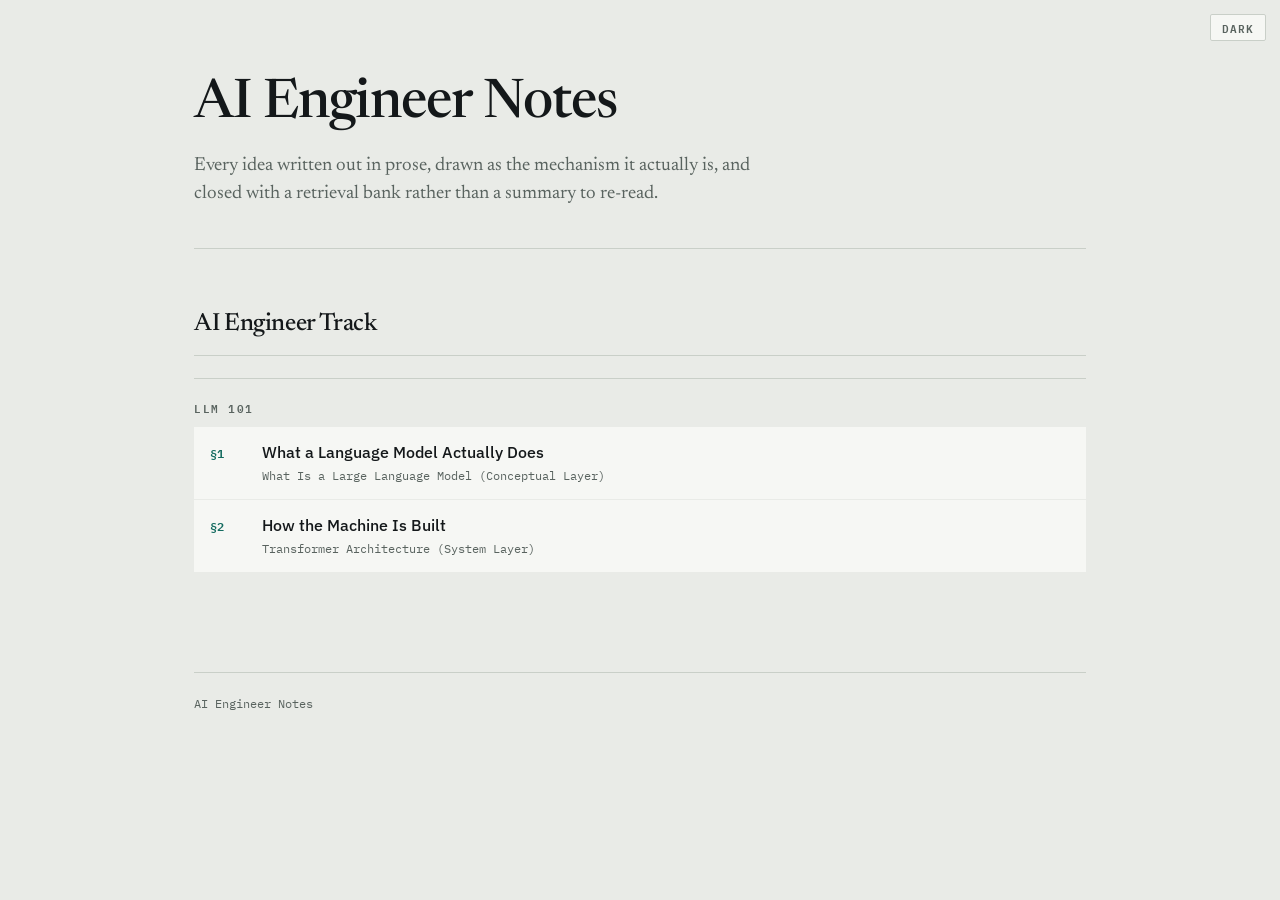
==== index.html @ 9a72ad2b "Add LLM 101 §2, the transformer architecture Follows the worked-example format: every section opens " ====
<!doctype html>
<html lang="en">
<head>
<meta charset="utf-8">
<meta name="viewport" content="width=device-width,initial-scale=1">
<title>AI Engineer Notes</title>
<meta name="description" content="Notes on language models, Python and the systems around them — each idea in prose and as a diagram, closing with a retrieval bank.">
<link rel="stylesheet" href="https://fonts.googleapis.com/css2?family=Newsreader:opsz,wght@6..72,400;6..72,500&family=IBM+Plex+Mono:wght@400;500;600&family=IBM+Plex+Sans:wght@400;450;500;600&display=swap">
<link rel="stylesheet" href="assets/hub.css?v=d4962bb0">
</head>
<body>
<button id="theme-toggle" type="button">Theme</button>
<div class="wrap">
<header class="mast">
  <h1>AI Engineer Notes</h1>
  <p class="standfirst">Every idea written out in prose, drawn as the mechanism it actually is, and closed with a retrieval bank rather than a summary to re-read.</p>
</header>
<section class="track">
<h2>AI Engineer Track</h2>
<div class="topic"><h3>LLM 101</h3>
<ul class="sections">
<li><span class="sec-n">&sect;1</span><span class="sec-name"><a href="notes/llm-101/01-what-is-a-large-language-model/">What a Language Model Actually Does</a><span class="sec-sub">What Is a Large Language Model (Conceptual Layer)</span></span></li>
<li><span class="sec-n">&sect;2</span><span class="sec-name"><a href="notes/llm-101/02-transformer-architecture/">How the Machine Is Built</a><span class="sec-sub">Transformer Architecture (System Layer)</span></span></li>
</ul></div>
</section>
<footer><span>AI Engineer Notes</span></footer>
</div>
<script>
(function(){var r=document.documentElement,b=document.getElementById('theme-toggle'),K='aen-theme';
function sd(){return !!(window.matchMedia&&window.matchMedia('(prefers-color-scheme: dark)').matches)}
function ap(t){t?r.setAttribute('data-theme',t):r.removeAttribute('data-theme');
var d=t?t==='dark':sd();b.textContent=d?'Light':'Dark';
b.setAttribute('aria-label','Switch to '+(d?'light':'dark')+' theme')}
var s=null;try{s=localStorage.getItem(K)}catch(e){}ap(s);
b.addEventListener('click',function(){var c=r.getAttribute('data-theme'),
d=c?c==='dark':sd(),n=d?'light':'dark';ap(n);try{localStorage.setItem(K,n)}catch(e){}});})();
</script>
</body>
</html>
---- assets/hub.css ----
/* Design tokens shared with the note pages, which carry their own inline copy
   so each note stays standalone and embeddable on its own. */
:root {
  --bg:#E9EBE7; --surface:#F6F7F4; --surface-2:#DFE3DE;
  --ink:#14181A; --muted:#59635F; --rule:#C9CFC8;
  --accent:#146B5F; --accent-dim:#DCE8E4;
  --signal:#9A2C6B; --signal-dim:#F0DEE8;
  --f-display:"Newsreader",Georgia,"Times New Roman",serif;
  --f-body:"IBM Plex Sans",-apple-system,BlinkMacSystemFont,"Segoe UI",sans-serif;
  --f-mono:"IBM Plex Mono",ui-monospace,"SF Mono",Menlo,monospace;
  --wide:940px;
}
@media (prefers-color-scheme: dark) {
  :root:not([data-theme="light"]) {
    --bg:#121614; --surface:#1A201D; --surface-2:#232A27;
    --ink:#E6EAE6; --muted:#929F99; --rule:#2E3733;
    --accent:#56BCAC; --accent-dim:#1C2E2B;
    --signal:#E982B8; --signal-dim:#33202B;
  }
}
:root[data-theme="dark"] {
  --bg:#121614; --surface:#1A201D; --surface-2:#232A27;
  --ink:#E6EAE6; --muted:#929F99; --rule:#2E3733;
  --accent:#56BCAC; --accent-dim:#1C2E2B;
  --signal:#E982B8; --signal-dim:#33202B;
}

*{box-sizing:border-box}
body{margin:0;background:var(--bg);color:var(--ink);font-family:var(--f-body);
     font-size:16px;line-height:1.6;-webkit-font-smoothing:antialiased}
.wrap{max-width:var(--wide);margin:0 auto;padding:0 24px 96px}
a{color:inherit}

/* masthead */
.mast{padding:76px 0 40px;border-bottom:1px solid var(--rule);
      display:flex;flex-direction:column;gap:18px}
.eyebrow{font-family:var(--f-mono);font-size:11.5px;letter-spacing:.14em;
         text-transform:uppercase;color:var(--accent)}
h1{font-family:var(--f-display);font-weight:500;letter-spacing:-.02em;margin:0;
   font-size:clamp(2.3rem,6vw,3.4rem);line-height:1.06;text-wrap:balance}
.standfirst{font-family:var(--f-display);font-size:1.18rem;line-height:1.5;
            color:var(--muted);max-width:58ch;margin:0}

/* track + topic */
.track{margin-top:64px}
.track > h2{font-family:var(--f-display);font-weight:500;font-size:1.9rem;
            margin:0 0 4px;letter-spacing:-.015em}
.track-sub{font-family:var(--f-mono);font-size:11.5px;letter-spacing:.09em;
           text-transform:uppercase;color:var(--muted);margin:0 0 26px}

.topic{border-top:1px solid var(--rule);padding:20px 0}
/* sections */
.sections{list-style:none;margin:16px 0 4px;padding:0;display:flex;
          flex-direction:column;gap:1px}
footer{margin-top:80px;padding-top:22px;border-top:1px solid var(--rule);
       font-family:var(--f-mono);font-size:11.5px;color:var(--muted);
       display:flex;flex-wrap:wrap;gap:8px 20px}
#theme-toggle{position:fixed;top:14px;right:14px;z-index:50;font-family:var(--f-mono);
  font-size:11px;letter-spacing:.08em;text-transform:uppercase;font-weight:600;
  color:var(--muted);background:var(--surface);border:1px solid var(--rule);
  border-radius:2px;padding:7px 11px;cursor:pointer;line-height:1}
#theme-toggle:hover{color:var(--accent);border-color:var(--accent)}
@media (prefers-reduced-motion:reduce){*{transition:none!important}}

/* topic + note list */
.track{margin-top:56px}
.track > h2{font-family:var(--f-display);font-weight:500;font-size:1.55rem;
  margin:0 0 22px;letter-spacing:-.015em;padding-bottom:10px;
  border-bottom:1px solid var(--rule)}
.topic{margin:0 0 30px}
.topic h3{font-family:var(--f-mono);font-size:11px;letter-spacing:.14em;
  text-transform:uppercase;color:var(--muted);font-weight:600;margin:0 0 10px}
.sections{list-style:none;margin:0;padding:0;display:flex;flex-direction:column;gap:1px}
.sections li{display:grid;grid-template-columns:38px 1fr;gap:14px;
  align-items:baseline;padding:13px 16px;background:var(--surface)}
.sections li:hover{background:var(--accent-dim)}
.sec-n{font-family:var(--f-mono);font-size:11.5px;color:var(--accent);
  font-weight:600;font-variant-numeric:tabular-nums}
.sec-name{display:flex;flex-direction:column;gap:2px}
.sec-name a{color:var(--ink);text-decoration:none;font-weight:500;font-size:16px}
.sec-name a:hover,.sec-name a:focus-visible{color:var(--accent)}
.sec-sub{font-family:var(--f-mono);font-size:11.5px;color:var(--muted)}
.empty{color:var(--muted);font-family:var(--f-mono);font-size:13px}
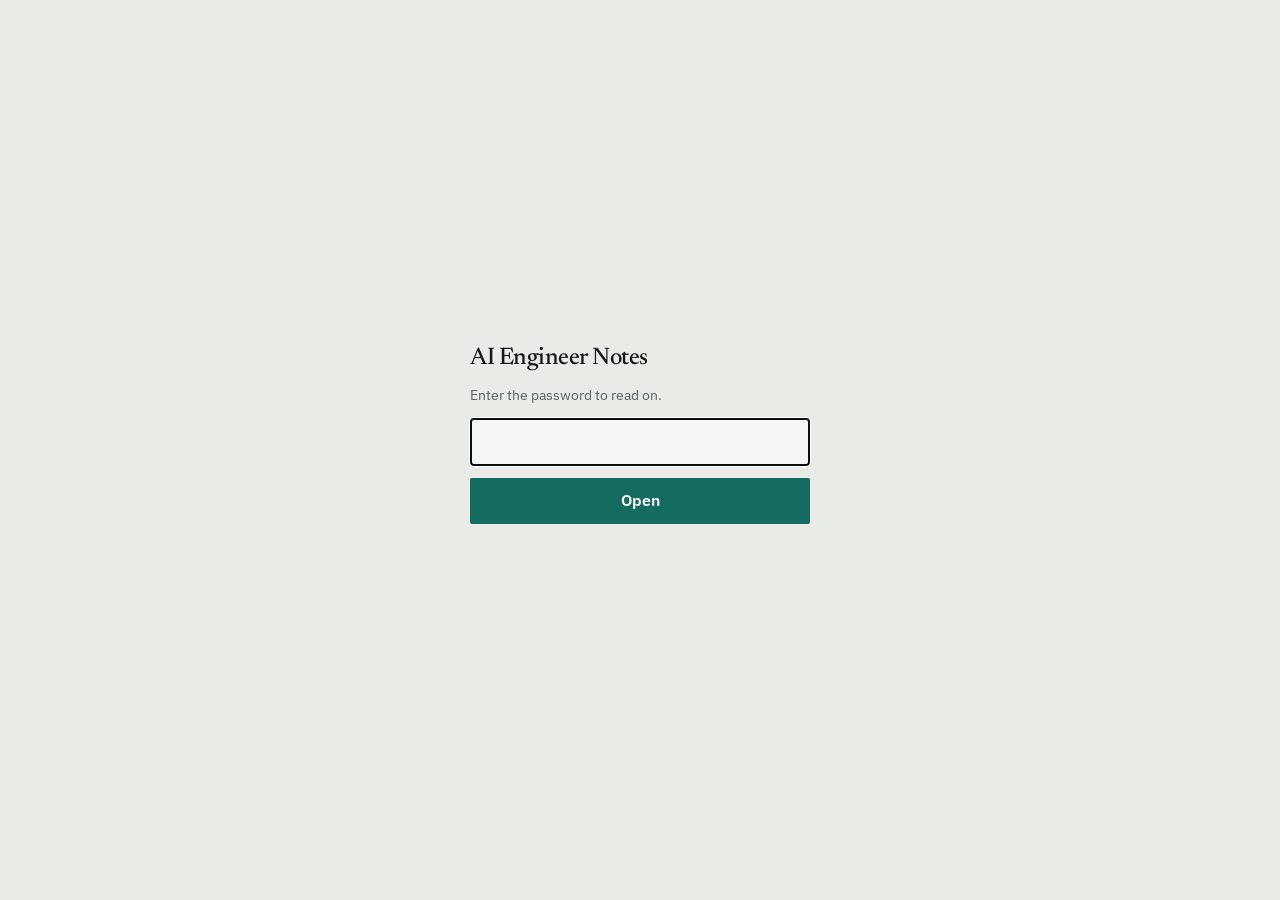
==== commit 891cb494: "Add the roadmap page and a password prompt roadmap/ reads data/roadmap.json, exported from the workb" ====
--- a/index.html
+++ b/index.html
@@ -14,6 +14,7 @@
 <header class="mast">
   <h1>AI Engineer Notes</h1>
   <p class="standfirst">Every idea written out in prose, drawn as the mechanism it actually is, and closed with a retrieval bank rather than a summary to re-read.</p>
+  <p class="standfirst"><a href="roadmap/">Open the roadmap</a> &mdash; every item with its resource, second source and note.</p>
 </header>
 <section class="track">
 <h2>AI Engineer Track</h2>
@@ -35,5 +36,6 @@
 b.addEventListener('click',function(){var c=r.getAttribute('data-theme'),
 d=c?c==='dark':sd(),n=d?'light':'dark';ap(n);try{localStorage.setItem(K,n)}catch(e){}});})();
 </script>
+<script src="assets/gate.js"></script>
 </body>
 </html>
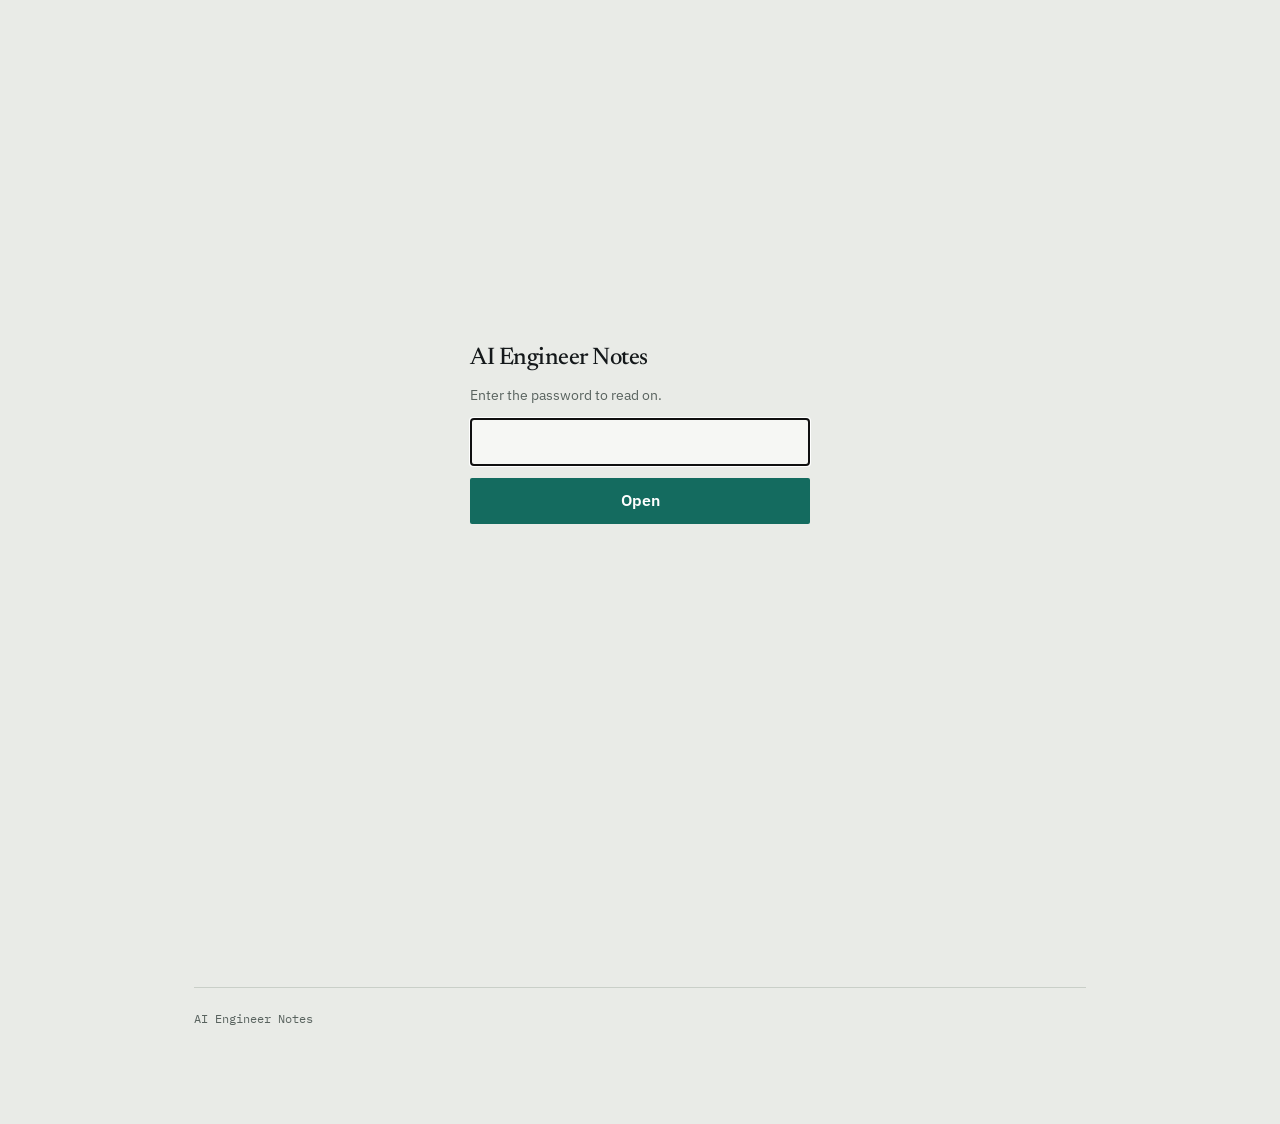
==== commit f536730b: "Add Python §7: file handling and serialisation Five sections, one per syllabus line: text files, CSV" ====
--- a/index.html
+++ b/index.html
@@ -16,6 +16,13 @@
   <p class="standfirst">Every idea written out in prose, drawn as the mechanism it actually is, and closed with a retrieval bank rather than a summary to re-read.</p>
   <p class="standfirst"><a href="roadmap/">Open the roadmap</a> &mdash; every item with its resource, second source and note.</p>
 </header>
+<section class="track">
+<h2>Prerequisites</h2>
+<div class="topic"><h3>Python</h3>
+<ul class="sections">
+<li><span class="sec-n">&sect;7</span><span class="sec-name"><a href="notes/python/07-file-handling-and-serialization/">Where Data Goes When the Program Ends</a><span class="sec-sub">File Handling &amp; Serialization</span></span></li>
+</ul></div>
+</section>
 <section class="track">
 <h2>AI Engineer Track</h2>
 <div class="topic"><h3>LLM 101</h3>
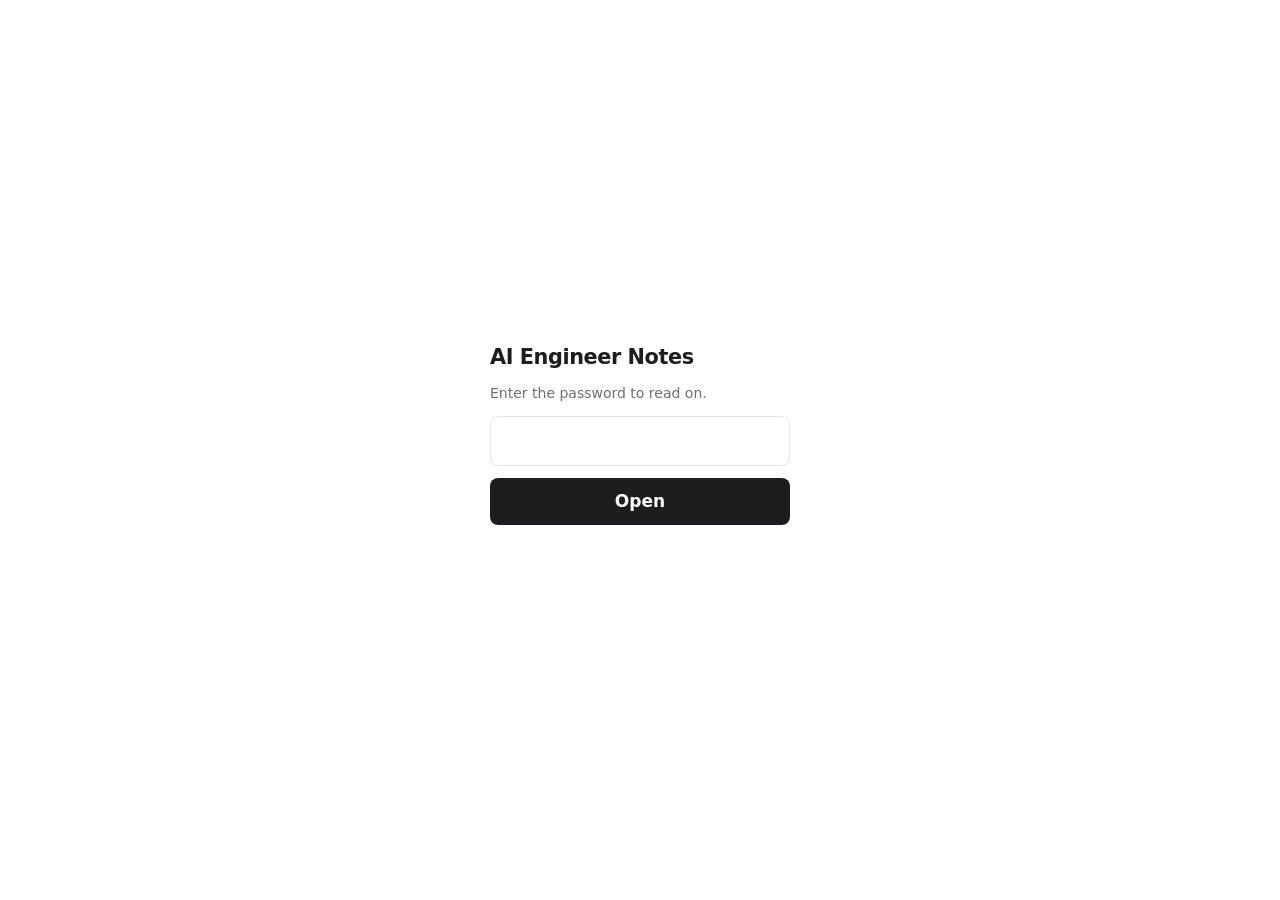
==== commit 40d7b666: "Minimal redesign: system font, one accent, no boxes or pills Drops the Google Fonts, the green/pink " ====
--- a/index.html
+++ b/index.html
@@ -4,44 +4,34 @@
 <meta charset="utf-8">
 <meta name="viewport" content="width=device-width,initial-scale=1">
 <title>AI Engineer Notes</title>
-<meta name="description" content="Notes on language models, Python and the systems around them — each idea in prose and as a diagram, closing with a retrieval bank.">
-<link rel="stylesheet" href="https://fonts.googleapis.com/css2?family=Newsreader:opsz,wght@6..72,400;6..72,500&family=IBM+Plex+Mono:wght@400;500;600&family=IBM+Plex+Sans:wght@400;450;500;600&display=swap">
-<link rel="stylesheet" href="assets/hub.css?v=d4962bb0">
+<meta name="description" content="Study notes on Python and language models, with runnable exercises.">
+<link rel="stylesheet" href="assets/hub.css?v=8ee9df1f">
 </head>
 <body>
-<button id="theme-toggle" type="button">Theme</button>
 <div class="wrap">
 <header class="mast">
   <h1>AI Engineer Notes</h1>
-  <p class="standfirst">Every idea written out in prose, drawn as the mechanism it actually is, and closed with a retrieval bank rather than a summary to re-read.</p>
-  <p class="standfirst"><a href="roadmap/">Open the roadmap</a> &mdash; every item with its resource, second source and note.</p>
+  <nav><a href="roadmap/">Roadmap</a></nav>
 </header>
 <section class="track">
 <h2>Prerequisites</h2>
 <div class="topic"><h3>Python</h3>
 <ul class="sections">
-<li><span class="sec-n">&sect;7</span><span class="sec-name"><a href="notes/python/07-file-handling-and-serialization/">Where Data Goes When the Program Ends</a><span class="sec-sub">File Handling &amp; Serialization</span></span></li>
+<li><span class="sec-n">&sect;7</span><span class="sec-name"><a href="notes/python/07-file-handling-and-serialization/">File Handling &amp; Serialization</a></span></li>
 </ul></div>
 </section>
 <section class="track">
 <h2>AI Engineer Track</h2>
 <div class="topic"><h3>LLM 101</h3>
 <ul class="sections">
-<li><span class="sec-n">&sect;1</span><span class="sec-name"><a href="notes/llm-101/01-what-is-a-large-language-model/">What a Language Model Actually Does</a><span class="sec-sub">What Is a Large Language Model (Conceptual Layer)</span></span></li>
-<li><span class="sec-n">&sect;2</span><span class="sec-name"><a href="notes/llm-101/02-transformer-architecture/">How the Machine Is Built</a><span class="sec-sub">Transformer Architecture (System Layer)</span></span></li>
+<li><span class="sec-n">&sect;1</span><span class="sec-name"><a href="notes/llm-101/01-what-is-a-large-language-model/">What a Language Model Actually Does</a></span></li>
+<li><span class="sec-n">&sect;2</span><span class="sec-name"><a href="notes/llm-101/02-transformer-architecture/">How the Machine Is Built</a></span></li>
 </ul></div>
 </section>
-<footer><span>AI Engineer Notes</span></footer>
 </div>
 <script>
-(function(){var r=document.documentElement,b=document.getElementById('theme-toggle'),K='aen-theme';
-function sd(){return !!(window.matchMedia&&window.matchMedia('(prefers-color-scheme: dark)').matches)}
-function ap(t){t?r.setAttribute('data-theme',t):r.removeAttribute('data-theme');
-var d=t?t==='dark':sd();b.textContent=d?'Light':'Dark';
-b.setAttribute('aria-label','Switch to '+(d?'light':'dark')+' theme')}
-var s=null;try{s=localStorage.getItem(K)}catch(e){}ap(s);
-b.addEventListener('click',function(){var c=r.getAttribute('data-theme'),
-d=c?c==='dark':sd(),n=d?'light':'dark';ap(n);try{localStorage.setItem(K,n)}catch(e){}});})();
+/* the site follows the system light/dark setting; drop any choice saved by the old toggle */
+try{localStorage.removeItem('aen-theme')}catch(e){}
 </script>
 <script src="assets/gate.js"></script>
 </body>
--- a/assets/hub.css
+++ b/assets/hub.css
@@ -1,83 +1,35 @@
-/* Design tokens shared with the note pages, which carry their own inline copy
-   so each note stays standalone and embeddable on its own. */
+/* Same tokens as the note pages, which keep their own inline copy so each
+   note stays standalone. */
 :root {
-  --bg:#E9EBE7; --surface:#F6F7F4; --surface-2:#DFE3DE;
-  --ink:#14181A; --muted:#59635F; --rule:#C9CFC8;
-  --accent:#146B5F; --accent-dim:#DCE8E4;
-  --signal:#9A2C6B; --signal-dim:#F0DEE8;
-  --f-display:"Newsreader",Georgia,"Times New Roman",serif;
-  --f-body:"IBM Plex Sans",-apple-system,BlinkMacSystemFont,"Segoe UI",sans-serif;
-  --f-mono:"IBM Plex Mono",ui-monospace,"SF Mono",Menlo,monospace;
-  --wide:940px;
+  --bg:#ffffff; --surface:#f5f5f3; --ink:#1d1d1f; --muted:#6e6e73; --rule:#e5e5e2;
+  --accent:#2457c5; --signal:#b8431f;
+  --f-body:-apple-system,BlinkMacSystemFont,"Segoe UI",system-ui,sans-serif;
+  --f-mono:ui-monospace,"SF Mono",Menlo,Consolas,monospace;
 }
 @media (prefers-color-scheme: dark) {
-  :root:not([data-theme="light"]) {
-    --bg:#121614; --surface:#1A201D; --surface-2:#232A27;
-    --ink:#E6EAE6; --muted:#929F99; --rule:#2E3733;
-    --accent:#56BCAC; --accent-dim:#1C2E2B;
-    --signal:#E982B8; --signal-dim:#33202B;
-  }
-}
-:root[data-theme="dark"] {
-  --bg:#121614; --surface:#1A201D; --surface-2:#232A27;
-  --ink:#E6EAE6; --muted:#929F99; --rule:#2E3733;
-  --accent:#56BCAC; --accent-dim:#1C2E2B;
-  --signal:#E982B8; --signal-dim:#33202B;
+  :root { --bg:#141414; --surface:#1e1e1e; --ink:#e8e8e6; --muted:#9a9a97; --rule:#2c2c2c;
+          --accent:#8ab4f8; --signal:#f28b6b; }
 }
 
 *{box-sizing:border-box}
 body{margin:0;background:var(--bg);color:var(--ink);font-family:var(--f-body);
-     font-size:16px;line-height:1.6;-webkit-font-smoothing:antialiased}
-.wrap{max-width:var(--wide);margin:0 auto;padding:0 24px 96px}
+     font-size:17px;line-height:1.6;-webkit-font-smoothing:antialiased}
+.wrap{max-width:720px;margin:0 auto;padding:0 20px 120px}
 a{color:inherit}
 
-/* masthead */
-.mast{padding:76px 0 40px;border-bottom:1px solid var(--rule);
-      display:flex;flex-direction:column;gap:18px}
-.eyebrow{font-family:var(--f-mono);font-size:11.5px;letter-spacing:.14em;
-         text-transform:uppercase;color:var(--accent)}
-h1{font-family:var(--f-display);font-weight:500;letter-spacing:-.02em;margin:0;
-   font-size:clamp(2.3rem,6vw,3.4rem);line-height:1.06;text-wrap:balance}
-.standfirst{font-family:var(--f-display);font-size:1.18rem;line-height:1.5;
-            color:var(--muted);max-width:58ch;margin:0}
+.mast{padding:64px 0 8px;display:flex;flex-wrap:wrap;align-items:baseline;gap:8px 24px}
+h1{font-size:2rem;font-weight:700;letter-spacing:-.02em;margin:0;line-height:1.2;flex:1 1 auto}
+.mast nav a{color:var(--muted);text-decoration:none;font-size:15px}
+.mast nav a:hover{color:var(--ink)}
 
-/* track + topic */
-.track{margin-top:64px}
-.track > h2{font-family:var(--f-display);font-weight:500;font-size:1.9rem;
-            margin:0 0 4px;letter-spacing:-.015em}
-.track-sub{font-family:var(--f-mono);font-size:11.5px;letter-spacing:.09em;
-           text-transform:uppercase;color:var(--muted);margin:0 0 26px}
-
-.topic{border-top:1px solid var(--rule);padding:20px 0}
-/* sections */
-.sections{list-style:none;margin:16px 0 4px;padding:0;display:flex;
-          flex-direction:column;gap:1px}
-footer{margin-top:80px;padding-top:22px;border-top:1px solid var(--rule);
-       font-family:var(--f-mono);font-size:11.5px;color:var(--muted);
-       display:flex;flex-wrap:wrap;gap:8px 20px}
-#theme-toggle{position:fixed;top:14px;right:14px;z-index:50;font-family:var(--f-mono);
-  font-size:11px;letter-spacing:.08em;text-transform:uppercase;font-weight:600;
-  color:var(--muted);background:var(--surface);border:1px solid var(--rule);
-  border-radius:2px;padding:7px 11px;cursor:pointer;line-height:1}
-#theme-toggle:hover{color:var(--accent);border-color:var(--accent)}
-@media (prefers-reduced-motion:reduce){*{transition:none!important}}
-
-/* topic + note list */
-.track{margin-top:56px}
-.track > h2{font-family:var(--f-display);font-weight:500;font-size:1.55rem;
-  margin:0 0 22px;letter-spacing:-.015em;padding-bottom:10px;
-  border-bottom:1px solid var(--rule)}
-.topic{margin:0 0 30px}
-.topic h3{font-family:var(--f-mono);font-size:11px;letter-spacing:.14em;
-  text-transform:uppercase;color:var(--muted);font-weight:600;margin:0 0 10px}
-.sections{list-style:none;margin:0;padding:0;display:flex;flex-direction:column;gap:1px}
-.sections li{display:grid;grid-template-columns:38px 1fr;gap:14px;
-  align-items:baseline;padding:13px 16px;background:var(--surface)}
-.sections li:hover{background:var(--accent-dim)}
-.sec-n{font-family:var(--f-mono);font-size:11.5px;color:var(--accent);
-  font-weight:600;font-variant-numeric:tabular-nums}
-.sec-name{display:flex;flex-direction:column;gap:2px}
-.sec-name a{color:var(--ink);text-decoration:none;font-weight:500;font-size:16px}
+.track{margin-top:48px}
+.track > h2{font-size:.9rem;font-weight:600;color:var(--muted);margin:0 0 4px}
+.topic{margin:0 0 28px}
+.topic h3{font-size:1.1rem;font-weight:600;margin:12px 0 4px}
+.sections{list-style:none;margin:0;padding:0}
+.sections li{display:grid;grid-template-columns:36px 1fr;gap:8px;align-items:baseline;
+  padding:10px 0;border-bottom:1px solid var(--rule)}
+.sec-n{font-size:14px;color:var(--muted);font-variant-numeric:tabular-nums}
+.sec-name a{text-decoration:none}
 .sec-name a:hover,.sec-name a:focus-visible{color:var(--accent)}
-.sec-sub{font-family:var(--f-mono);font-size:11.5px;color:var(--muted)}
-.empty{color:var(--muted);font-family:var(--f-mono);font-size:13px}
+.empty{color:var(--muted)}
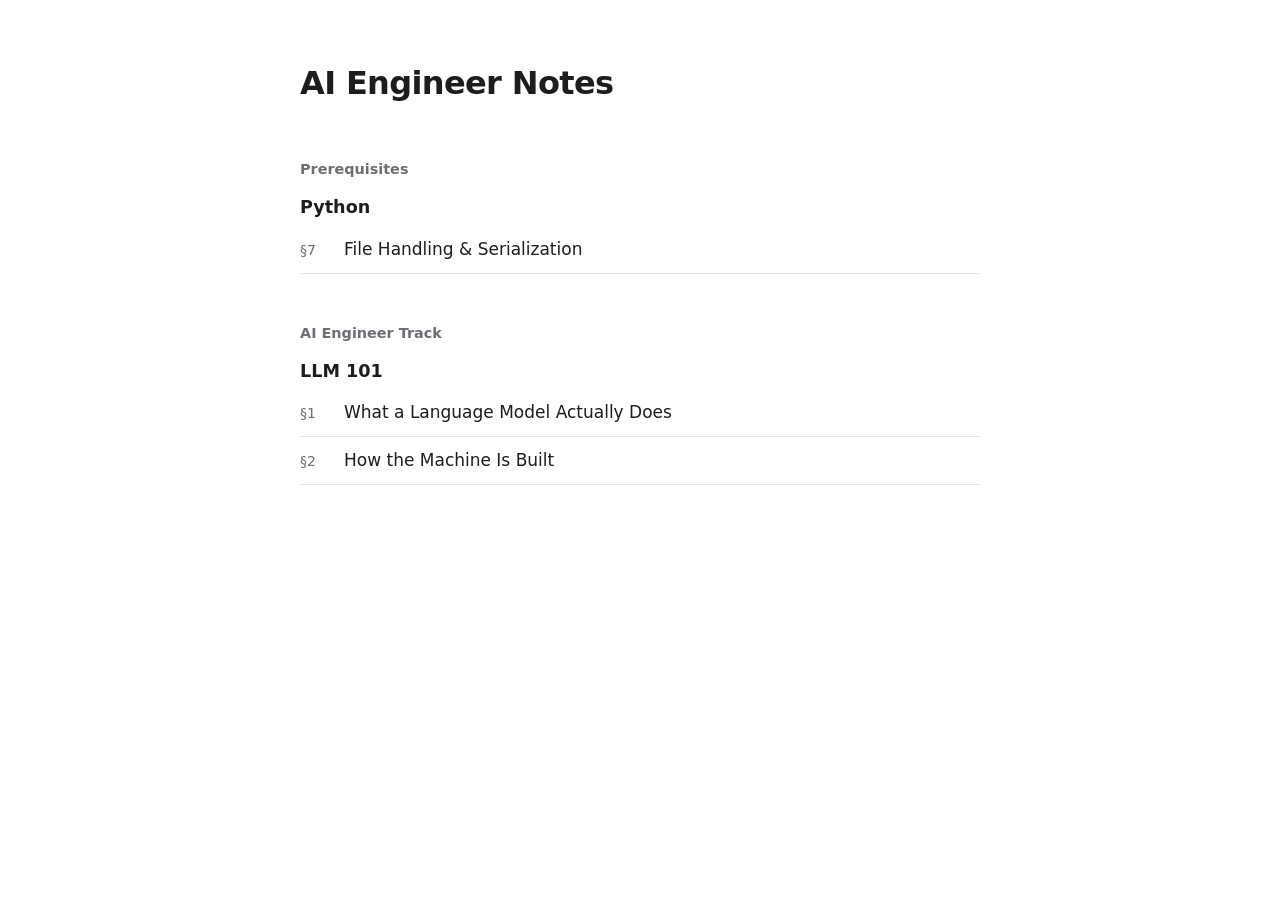
==== commit e31cdc7e: "Remove the password gate Co-Authored-By: Claude Opus 5 <noreply@anthropic.com>" ====
--- a/index.html
+++ b/index.html
@@ -11,7 +11,6 @@
 <div class="wrap">
 <header class="mast">
   <h1>AI Engineer Notes</h1>
-  <nav><a href="roadmap/">Roadmap</a></nav>
 </header>
 <section class="track">
 <h2>Prerequisites</h2>
@@ -33,6 +32,5 @@
 /* the site follows the system light/dark setting; drop any choice saved by the old toggle */
 try{localStorage.removeItem('aen-theme')}catch(e){}
 </script>
-<script src="assets/gate.js"></script>
 </body>
 </html>
